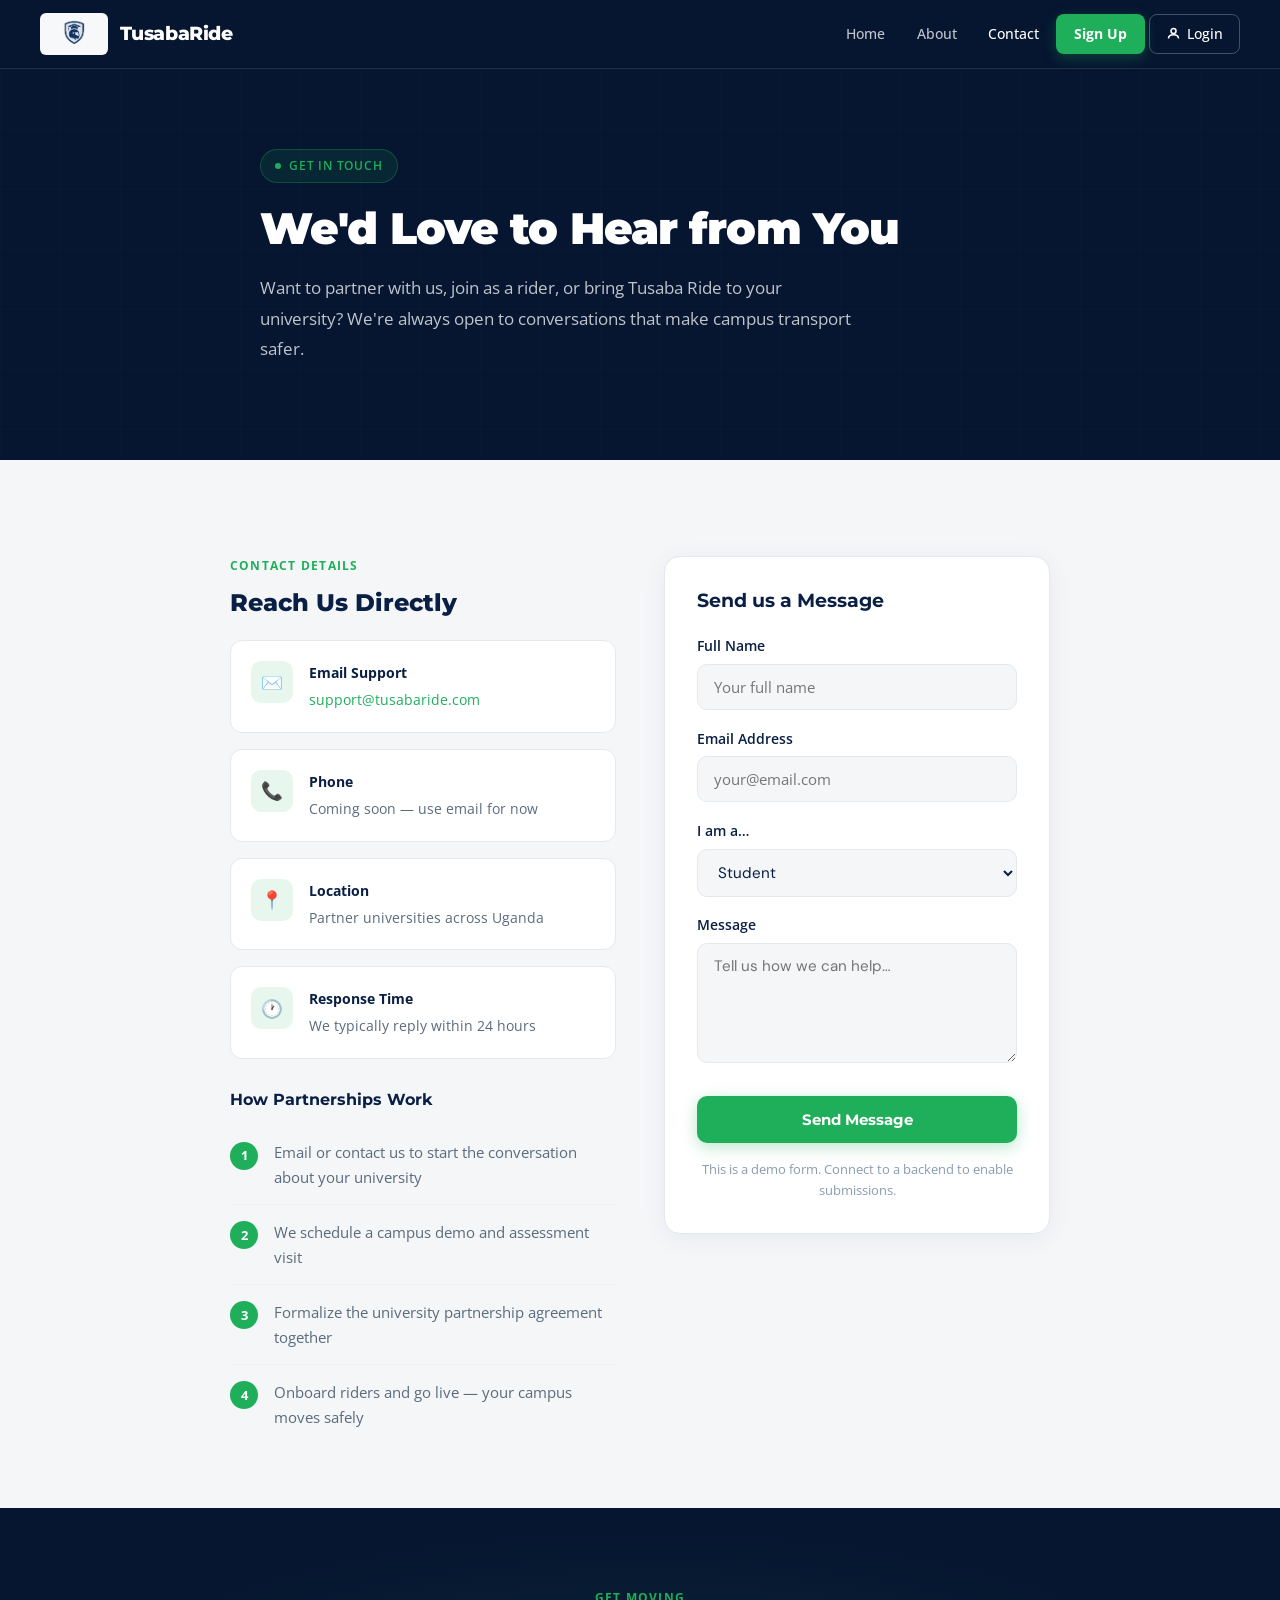
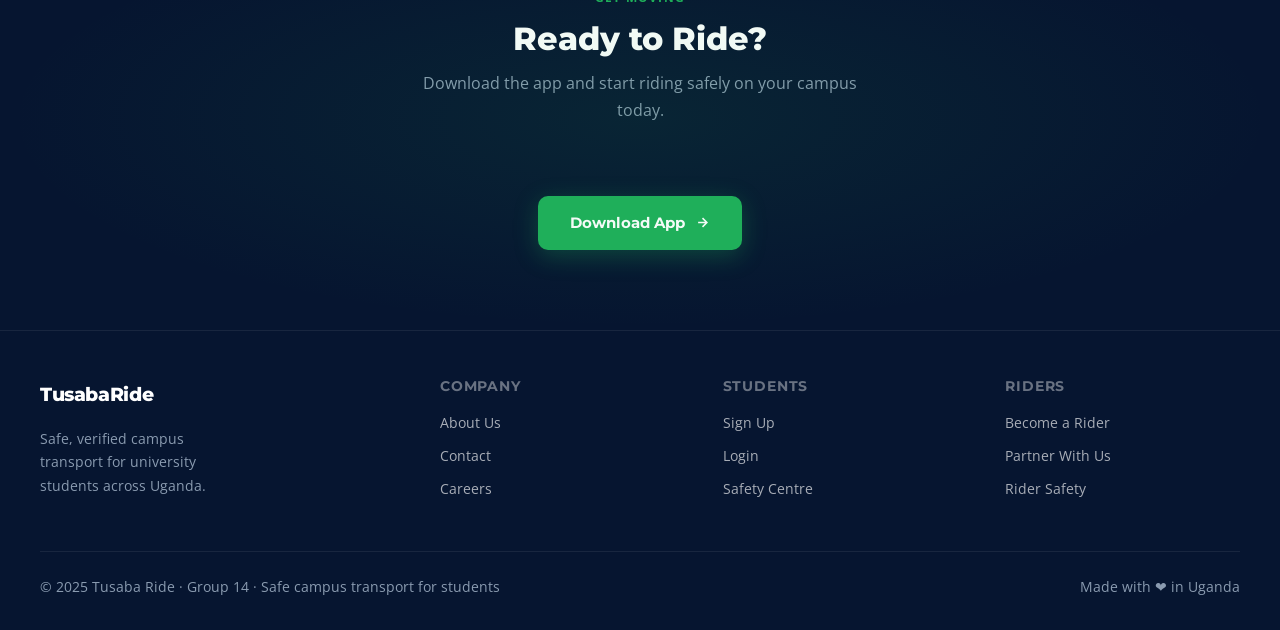
==== contact.html @ 2ddb7ae1 "initial website upload" ====
<!DOCTYPE html>
<html lang="en">
<head>
  <meta charset="UTF-8">
  <meta name="viewport" content="width=device-width, initial-scale=1.0">
  <title>Contact Us | Tusaba Ride</title>
  <link rel="icon" type="image/png" href="assets/images/tusaba-logo.png">
  <link rel="preconnect" href="https://fonts.googleapis.com">
  <link rel="preconnect" href="https://fonts.gstatic.com" crossorigin>
  <link href="https://fonts.googleapis.com/css2?family=DM+Sans:wght@300;400;500;600&family=Montserrat:wght@600;700;800;900&display=swap" rel="stylesheet">
  <link rel="stylesheet" href="styles.css">
</head>
<body>

<header class="header">
  <div class="header-inner">
    <a href="index.html" class="logo-link">
        <img src="assets/tusaba-logo.jpeg" alt="Tusaba Ride" class="logo-img">
    <span class="logo-text">TusabaRide</span>
    </a>
    <nav class="nav-menu">
      <a href="index.html">Home</a>
      <a href="about.html">About</a>
      <a href="contact.html" class="active">Contact</a>
      <a href="signup.html" class="btn-signup">Sign Up</a>
      <a href="login.html" class="btn-login">
        <svg width="15" height="15" viewBox="0 0 24 24" fill="none" stroke="currentColor" stroke-width="2.5">
          <circle cx="12" cy="8" r="4"/><path d="M4 20c0-4 4-6 8-6s8 2 8 6"/>
        </svg>
        Login
      </a>
    </nav>
  </div>
</header>

<main style="flex:1">
  <!-- Page Hero -->
  <section class="page-hero">
    <div class="page-hero-inner">
      <span class="eyebrow">
        <span class="eyebrow-dot"></span>
        Get In Touch
      </span>
      <h1 class="page-title">We'd Love to Hear from You</h1>
      <p class="page-intro">
        Want to partner with us, join as a rider, or bring Tusaba Ride to your university? We're always open to conversations that make campus transport safer.
      </p>
    </div>
  </section>

  <!-- Contact grid -->
  <section class="content-section">
    <div class="container-narrow">
      <div class="contact-grid">
        <!-- Left: info -->
        <div class="contact-info">
          <p style="font-size:0.78rem; font-weight:700; letter-spacing:0.1em; text-transform:uppercase; color:var(--green); margin-bottom:0.75rem">Contact Details</p>
          <h2 class="section-heading-sm" style="margin-bottom:1.5rem">Reach Us Directly</h2>

          <div class="contact-card">
            <div class="contact-icon">✉️</div>
            <div>
              <div class="contact-label">Email Support</div>
              <div class="contact-value"><a href="mailto:support@tusabaride.com">support@tusabaride.com</a></div>
            </div>
          </div>

          <div class="contact-card">
            <div class="contact-icon">📞</div>
            <div>
              <div class="contact-label">Phone</div>
              <div class="contact-value">Coming soon — use email for now</div>
            </div>
          </div>

          <div class="contact-card">
            <div class="contact-icon">📍</div>
            <div>
              <div class="contact-label">Location</div>
              <div class="contact-value">Partner universities across Uganda</div>
            </div>
          </div>

          <div class="contact-card">
            <div class="contact-icon">🕐</div>
            <div>
              <div class="contact-label">Response Time</div>
              <div class="contact-value">We typically reply within 24 hours</div>
            </div>
          </div>

          <!-- Steps -->
          <div style="margin-top:2rem">
            <h3 style="font-size:1rem; font-weight:700; color:var(--navy); margin-bottom:1rem">How Partnerships Work</h3>
            <ol class="steps-list">
              <li>
                <span class="step-badge">1</span>
                <span>Email or contact us to start the conversation about your university</span>
              </li>
              <li>
                <span class="step-badge">2</span>
                <span>We schedule a campus demo and assessment visit</span>
              </li>
              <li>
                <span class="step-badge">3</span>
                <span>Formalize the university partnership agreement together</span>
              </li>
              <li>
                <span class="step-badge">4</span>
                <span>Onboard riders and go live — your campus moves safely</span>
              </li>
            </ol>
          </div>
        </div>

        <!-- Right: form -->
        <div>
          <div class="contact-form-card">
            <h3>Send us a Message</h3>
            <div class="form-group">
              <label>Full Name</label>
              <input type="text" placeholder="Your full name">
            </div>
            <div class="form-group">
              <label>Email Address</label>
              <input type="email" placeholder="your@email.com">
            </div>
            <div class="form-group">
              <label>I am a…</label>
              <select style="width:100%;padding:0.75rem 1rem;border:1.5px solid #e4e8ef;border-radius:10px;font-size:0.95rem;font-family:'DM Sans',sans-serif;background:var(--bg);color:var(--navy)">
                <option>Student</option>
                <option>University Admin</option>
                <option>Prospective Rider</option>
                <option>Investor / Partner</option>
                <option>Other</option>
              </select>
            </div>
            <div class="form-group">
              <label>Message</label>
              <textarea placeholder="Tell us how we can help…"
                style="width:100%;padding:0.75rem 1rem;border:1.5px solid #e4e8ef;border-radius:10px;font-size:0.95rem;font-family:'DM Sans',sans-serif;background:var(--bg);resize:vertical;min-height:120px;color:var(--navy)"></textarea>
            </div>
            <button class="cta-button btn-full" onclick="this.textContent='Message Sent ✓';this.style.background='#0f2a58';setTimeout(()=>{this.textContent='Send Message';this.style.background=''},3000)">
              Send Message
            </button>
            <p style="font-size:0.8rem;color:#8a9bb0;text-align:center;margin-top:1rem">This is a demo form. Connect to a backend to enable submissions.</p>
          </div>
        </div>
      </div>
    </div>
  </section>

  <!-- CTA -->
  <section class="section-cta">
    <p class="section-label">Get Moving</p>
    <h2 class="section-title-lg">Ready to Ride?</h2>
    <p class="section-subtitle">Download the app and start riding safely on your campus today.</p>
    <a href="index.html" class="cta-primary" style="margin:1.5rem auto 0">
      Download App
      <svg width="15" height="15" fill="none" viewBox="0 0 24 24" stroke="currentColor" stroke-width="2.5"><path d="M5 12h14M12 5l7 7-7 7"/></svg>
    </a>
  </section>
</main>

<footer class="footer">
  <div class="footer-inner">
    <div class="footer-brand">
      <a href="index.html" class="logo-link" style="margin-bottom:1rem">
        <img src="assets/images/tusaba-logo.png" alt="Tusaba Ride" class="logo-img" style="height:36px"
             onerror="this.style.display='none';this.nextElementSibling.style.display='inline'">
        <span class="logo-text" style="display:none">TusabaRide</span>
      </a>
      <p class="footer-tagline">Safe, verified campus transport for university students across Uganda.</p>
    </div>
    <div class="footer-col">
      <h4>Company</h4>
      <a href="about.html">About Us</a>
      <a href="contact.html">Contact</a>
      <a href="#">Careers</a>
    </div>
    <div class="footer-col">
      <h4>Students</h4>
      <a href="signup.html">Sign Up</a>
      <a href="login.html">Login</a>
      <a href="#">Safety Centre</a>
    </div>
    <div class="footer-col">
      <h4>Riders</h4>
      <a href="signup.html">Become a Rider</a>
      <a href="contact.html">Partner With Us</a>
      <a href="#">Rider Safety</a>
    </div>
  </div>
  <div class="footer-bottom">
    <span>&copy; 2025 Tusaba Ride · Group 14 · Safe campus transport for students</span>
    <span>Made with ❤ in Uganda</span>
  </div>
</footer>

</body>
</html>
---- styles.css ----
/* ================================================================
   Tusaba Ride — Polished Design System
   Brand: #0A1F44 (navy) | #1FAF5A (green) | #F4F6F8 (bg)
   Fonts: Montserrat (headings) | Open Sans (body)
================================================================ */

@import url('https://fonts.googleapis.com/css2?family=Montserrat:wght@600;700;800;900&family=Open+Sans:wght@400;500;600&display=swap');

:root {
  --navy:        #0A1F44;
  --navy-deep:   #061530;
  --navy-mid:    #0f2a58;
  --green:       #1FAF5A;
  --green-light: #25d46e;
  --green-glow:  rgba(31,175,90,0.3);
  --bg:          #F4F6F8;
  --white:       #ffffff;
  --text-muted:  #8a9bb0;
  --border:      rgba(255,255,255,0.1);
  --card-bg:     rgba(255,255,255,0.04);
}

*, *::before, *::after { margin:0; padding:0; box-sizing:border-box; }

html { scroll-behavior: smooth; }

body {
  font-family: 'Open Sans', sans-serif;
  background: var(--bg);
  color: var(--navy);
  line-height: 1.65;
  min-height: 100vh;
  display: flex;
  flex-direction: column;
}

/* ── TYPOGRAPHY ─────────────────────────────────────────── */
h1,h2,h3,h4 { font-family: 'Montserrat', sans-serif; line-height: 1.15; }

/* ── HEADER ─────────────────────────────────────────────── */
.header {
  background: var(--navy-deep);
  padding: 0 2.5rem;
  position: sticky; top:0; z-index:200;
  border-bottom: 1px solid var(--border);
  backdrop-filter: blur(12px);
}

.header-inner {
  max-width: 1200px; margin: 0 auto;
  height: 68px;
  display: flex; align-items: center; justify-content: space-between;
}

.logo-link { display:flex; align-items:center; gap:0.75rem; text-decoration:none; }

.logo-img {
    height: 42px;
    width: auto;
    filter: none;
    border-radius: 6px;
    filter: drop-shadow(0 0 0px transparent);
    mix-blend-mode: screen;
}

.logo-text {
  font-family: 'Montserrat', sans-serif;
  font-weight: 800; font-size: 1.2rem;
  color: var(--white); letter-spacing:-0.02em;
}

.nav-menu { display:flex; align-items:center; gap:0.25rem; }

.nav-menu a {
  color: rgba(255,255,255,0.75);
  text-decoration: none;
  font-weight: 500; font-size: 0.9rem;
  padding: 0.5rem 0.85rem;
  border-radius: 8px;
  transition: color 0.2s, background 0.2s;
}

.nav-menu a:hover { color: var(--white); background: rgba(255,255,255,0.07); }
.nav-menu a.active { color: var(--white); }

.btn-login {
  display: inline-flex; align-items:center; gap:0.4rem;
  border: 1px solid rgba(255,255,255,0.25) !important;
  border-radius: 8px !important;
  padding: 0.45rem 1rem !important;
  background: transparent !important;
  color: var(--white) !important;
  font-size: 0.88rem !important;
  transition: border-color 0.2s, background 0.2s !important;
}
.btn-login:hover { border-color: var(--green) !important; background: var(--green-glow) !important; color: var(--white) !important; }

.btn-signup {
  background: var(--green) !important;
  color: var(--white) !important;
  border-radius: 8px !important;
  padding: 0.5rem 1.1rem !important;
  font-weight: 700 !important;
  font-size: 0.88rem !important;
  transition: background 0.2s, transform 0.15s !important;
  border: none !important;
  box-shadow: 0 4px 14px var(--green-glow);
}
.btn-signup:hover { background: var(--green-light) !important; transform: translateY(-1px); }

/* ── HERO ────────────────────────────────────────────────── */
.hero-dark {
  background: var(--navy-deep);
  position: relative; overflow: hidden;
  flex: 1;
}

/* Subtle grid overlay */
.hero-dark::before {
  content:'';
  position:absolute; inset:0;
  background-image:
    linear-gradient(rgba(31,175,90,0.04) 1px, transparent 1px),
    linear-gradient(90deg, rgba(31,175,90,0.04) 1px, transparent 1px);
  background-size: 60px 60px;
  pointer-events:none;
}

/* Radial glow behind text */
.hero-dark::after {
  content:'';
  position:absolute;
  top:-20%; left:-10%;
  width: 60%; height: 140%;
  background: radial-gradient(ellipse, rgba(31,175,90,0.08) 0%, transparent 65%);
  pointer-events:none;
}

.hero-inner {
  max-width: 1200px; margin: 0 auto;
  padding: 5rem 2.5rem 5.5rem;
  display: grid;
  grid-template-columns: 1fr 1fr;
  gap: 4rem; align-items: center;
  position: relative; z-index:1;
}

/* Staggered fade-in on load */
.hero-content > * { opacity:0; animation: fadeUp 0.7s ease forwards; }
.hero-content > *:nth-child(1) { animation-delay:0.1s; }
.hero-content > *:nth-child(2) { animation-delay:0.25s; }
.hero-content > *:nth-child(3) { animation-delay:0.4s; }
.hero-content > *:nth-child(4) { animation-delay:0.55s; }

@keyframes fadeUp {
  from { opacity:0; transform:translateY(22px); }
  to   { opacity:1; transform:translateY(0); }
}

.eyebrow {
  display: inline-flex; align-items:center; gap:0.5rem;
  background: rgba(31,175,90,0.12);
  border: 1px solid rgba(31,175,90,0.3);
  border-radius: 100px;
  padding: 0.35rem 0.9rem;
  font-size: 0.78rem; font-weight:600;
  color: var(--green); letter-spacing:0.06em; text-transform:uppercase;
  margin-bottom: 1.25rem;
}
.eyebrow-dot { width:6px; height:6px; border-radius:50%; background:var(--green); animation: pulse 2s infinite; }
@keyframes pulse { 0%,100%{opacity:1;} 50%{opacity:0.3;} }

.uvp-headline {
  font-size: 2.6rem; font-weight:900;
  color: var(--white); margin-bottom: 1rem;
  letter-spacing: -0.02em;
}
.uvp-headline .hl { color: var(--green); }

.tagline {
  font-size: 0.95rem; color: var(--text-muted);
  margin-bottom: 1.25rem; letter-spacing:0.04em;
}

.supporting-text {
  font-size: 1rem; color: rgba(255,255,255,0.72);
  max-width: 44ch; line-height:1.75; margin-bottom: 2rem;
}

/* CTA group */
.cta-group { display:flex; flex-direction:column; gap:1.25rem; }

.cta-primary {
  display: inline-flex; align-items:center; gap:0.6rem;
  background: var(--green);
  color: var(--white);
  padding: 0.9rem 2rem;
  font-family: 'Montserrat', sans-serif;
  font-weight: 700; font-size: 0.95rem;
  border-radius: 10px; text-decoration:none;
  box-shadow: 0 6px 24px var(--green-glow);
  transition: background 0.2s, transform 0.15s, box-shadow 0.2s;
  width: fit-content;
}
.cta-primary:hover { background: var(--green-light); transform:translateY(-2px); box-shadow: 0 10px 32px var(--green-glow); }

.cta-divider {
  display:flex; align-items:center; gap:0.75rem;
  font-size:0.82rem; color: var(--text-muted);
}
.cta-divider::before, .cta-divider::after {
  content:''; flex:1; height:1px; background:rgba(255,255,255,0.1);
}

.app-badges { display:flex; gap:0.75rem; flex-wrap:wrap; }

.app-badge {
  display: inline-flex; align-items:center; gap:0.5rem;
  padding: 0.6rem 1.1rem;
  background: rgba(255,255,255,0.06);
  border: 1px solid rgba(255,255,255,0.15);
  border-radius: 10px; text-decoration:none;
  color: var(--white); font-size: 0.82rem; font-weight:500;
  transition: background 0.2s, border-color 0.2s;
}
.app-badge:hover { background: rgba(255,255,255,0.12); border-color: rgba(255,255,255,0.3); }
.app-badge svg { flex-shrink:0; }

/* Hero image */
.hero-image-wrap {
  display:flex; justify-content:center; align-items:center;
  opacity:0; animation: fadeIn 0.9s ease 0.3s forwards;
}
@keyframes fadeIn { to { opacity:1; } }

.hero-img-card {
  position:relative; border-radius: 20px; overflow:hidden;
  border: 1px solid rgba(255,255,255,0.1);
  box-shadow: 0 30px 80px rgba(0,0,0,0.5), 0 0 0 1px rgba(31,175,90,0.1);
  width:100%; max-width: 500px;
}
.hero-img-card img { width:100%; height:420px; object-fit:cover; display:block; }

/* Green shimmer overlay on image */
.hero-img-card::after {
  content:'';
  position:absolute; inset:0;
  background: linear-gradient(135deg, transparent 55%, rgba(31,175,90,0.18) 100%);
  pointer-events:none;
}

/* Stats bar */
.stats-bar {
  position: absolute; bottom:0; left:0; right:0;
  background: rgba(6,21,48,0.85);
  backdrop-filter: blur(12px);
  border-top: 1px solid rgba(255,255,255,0.08);
  padding: 1rem 1.5rem;
  display:flex; justify-content:space-around;
}
.stat { text-align:center; }
.stat-num { font-family:'Montserrat',sans-serif; font-weight:800; font-size:1.2rem; color:var(--green); display:block; }
.stat-label { font-size:0.72rem; color:var(--text-muted); letter-spacing:0.05em; text-transform:uppercase; }

/* ── FEATURES SECTION ───────────────────────────────────── */
.features-section {
  background: var(--navy-deep);
  padding: 5rem 2.5rem;
  border-top: 1px solid rgba(255,255,255,0.05);
  border-bottom: 1px solid rgba(255,255,255,0.05);
}

.section-label {
  text-align:center;
  font-size:0.78rem; font-weight:700; letter-spacing:0.1em;
  text-transform:uppercase; color:var(--green);
  margin-bottom:0.75rem;
}

.section-title-lg {
  font-size: 2rem; font-weight:800;
  text-align:center; margin-bottom:0.75rem;
  color: var(--white);
}

.section-subtitle {
  text-align:center; max-width:52ch; margin: 0 auto 3rem;
  color: var(--text-muted); font-size:1rem; line-height:1.7;
}

.features-grid {
  max-width:1100px; margin:0 auto;
  display:grid; grid-template-columns: repeat(3,1fr); gap:1.5rem;
}

.feature-card {
  background: var(--card-bg);
  border: 1px solid rgba(255,255,255,0.07);
  border-radius: 16px; padding: 1.75rem;
  transition: transform 0.2s, border-color 0.2s, background 0.2s;
  position:relative; overflow:hidden;
}
.feature-card:hover {
  transform: translateY(-4px);
  border-color: rgba(31,175,90,0.3);
  background: rgba(31,175,90,0.04);
}

.feature-icon {
  width:48px; height:48px; border-radius:12px;
  background: rgba(31,175,90,0.12);
  display:flex; align-items:center; justify-content:center;
  margin-bottom:1.25rem; font-size:1.4rem;
}

.feature-title {
  font-size:1rem; font-weight:700; color:var(--white); margin-bottom:0.5rem;
}
.feature-text { font-size:0.9rem; color:var(--text-muted); line-height:1.65; }

/* ── HOW IT WORKS ────────────────────────────────────────── */
.how-section {
  background: var(--bg);
  padding: 5rem 2.5rem;
}

.how-inner { max-width:1100px; margin:0 auto; }

.how-steps {
  display:grid; grid-template-columns: repeat(3,1fr);
  gap:2rem; margin-top:3rem; position:relative;
}

.how-steps::before {
  content:'';
  position:absolute; top:28px; left:16.66%; right:16.66%;
  height:2px;
  background: linear-gradient(90deg, var(--green), rgba(31,175,90,0.2));
}

.step { text-align:center; padding: 0 1rem; }

.step-num {
  width:56px; height:56px; border-radius:50%;
  background: var(--navy); color:var(--white);
  font-family:'Montserrat',sans-serif; font-weight:800; font-size:1.1rem;
  display:flex; align-items:center; justify-content:center;
  margin: 0 auto 1.25rem;
  border: 3px solid var(--green);
  box-shadow: 0 0 0 6px rgba(31,175,90,0.12);
}

.step-title { font-size:1rem; font-weight:700; color:var(--navy); margin-bottom:0.5rem; }
.step-text { font-size:0.9rem; color:#5a6b7d; line-height:1.65; }

/* ── SECTION LIGHT (Safety/CTA) ─────────────────────────── */
.section-light {
  background: var(--bg);
  padding: 5rem 2.5rem;
}
.section-cta {
  background: var(--navy-deep);
  padding: 5rem 2.5rem;
  text-align:center; position:relative; overflow:hidden;
}
.section-cta::before {
  content:'';
  position:absolute; inset:0;
  background: radial-gradient(ellipse at 50% 50%, rgba(31,175,90,0.1) 0%, transparent 70%);
  pointer-events:none;
}
.section-cta .cta-primary { margin: 1.5rem auto 0; }

/* ── ABOUT PAGE ──────────────────────────────────────────── */
.page-hero {
  background: var(--navy-deep);
  padding: 5rem 2.5rem 4rem;
  position:relative; overflow:hidden;
}
.page-hero::before {
  content:'';
  position:absolute; inset:0;
  background-image:
    linear-gradient(rgba(31,175,90,0.03) 1px, transparent 1px),
    linear-gradient(90deg, rgba(31,175,90,0.03) 1px, transparent 1px);
  background-size: 60px 60px;
}
.page-hero-inner { max-width:760px; margin:0 auto; position:relative; z-index:1; }

.page-hero .eyebrow { margin-bottom:1.25rem; }

.page-title {
  font-size: 2.75rem; font-weight:900; color:var(--white);
  margin-bottom:1.25rem; letter-spacing:-0.02em;
}
.page-intro {
  font-size:1.05rem; line-height:1.8;
  color:rgba(255,255,255,0.75); max-width:60ch;
  margin-bottom: 2rem;
}

/* Content sections */
.content-section { padding: 4rem 2.5rem; background: var(--bg); }
.content-section.alt { background: var(--white); }

.container-narrow { max-width: 820px; margin: 0 auto; }
.text-center { text-align:center; }

.section-heading-sm {
  font-size:1.5rem; font-weight:800; color:var(--navy); margin-bottom:0.75rem;
}
.section-body {
  font-size:1rem; color:#5a6b7d; line-height:1.75;
}

/* Values */
.values-grid {
  display:grid; grid-template-columns:repeat(auto-fit, minmax(220px, 1fr));
  gap:1.25rem; margin-top:2rem;
}
.value-card {
  padding:1.5rem; border-radius:14px;
  background: var(--white); border: 1px solid #e4e8ef;
  border-top: 3px solid var(--green);
  transition: transform 0.2s, box-shadow 0.2s;
}
.value-card:hover { transform:translateY(-3px); box-shadow:0 8px 28px rgba(10,31,68,0.1); }
.value-title { font-size:1rem; font-weight:700; color:var(--navy); margin-bottom:0.5rem; }
.value-text { font-size:0.9rem; color:#5a6b7d; line-height:1.65; }

/* Riders community banner */
.riders-banner {
  background: var(--navy);
  padding: 3rem 2.5rem;
  border-radius:20px; margin-top:2rem;
  display:flex; align-items:center; gap:2rem;
  position:relative; overflow:hidden;
}
.riders-banner::before {
  content:'';
  position:absolute; right:-60px; top:-60px;
  width:240px; height:240px; border-radius:50%;
  background: radial-gradient(circle, rgba(31,175,90,0.15) 0%, transparent 70%);
}
.riders-text h3 { font-size:1.3rem; color:var(--white); margin-bottom:0.5rem; }
.riders-text p { color:var(--text-muted); font-size:0.95rem; line-height:1.65; }

/* ── CONTACT PAGE ────────────────────────────────────────── */
.contact-grid {
  display:grid; grid-template-columns:1fr 1fr; gap:3rem;
  margin-top:2rem; align-items:start;
}

.contact-info { }

.contact-card {
  display:flex; align-items:flex-start; gap:1rem;
  padding:1.25rem; border-radius:12px;
  background: var(--white); border:1px solid #e4e8ef;
  margin-bottom:1rem;
  transition: box-shadow 0.2s;
}
.contact-card:hover { box-shadow: 0 6px 20px rgba(10,31,68,0.08); }

.contact-icon {
  width:42px; height:42px; border-radius:10px;
  background: rgba(31,175,90,0.1);
  display:flex; align-items:center; justify-content:center;
  flex-shrink:0; font-size:1.1rem;
}
.contact-label { font-weight:700; font-size:0.9rem; color:var(--navy); margin-bottom:0.2rem; }
.contact-value { font-size:0.9rem; color:#5a6b7d; }
.contact-value a { color:var(--green); text-decoration:none; }
.contact-value a:hover { text-decoration:underline; }

/* Contact form card */
.contact-form-card {
  background:var(--white); border:1px solid #e4e8ef;
  border-radius:16px; padding:2rem;
  box-shadow: 0 4px 24px rgba(10,31,68,0.06);
}
.contact-form-card h3 { font-size:1.2rem; color:var(--navy); margin-bottom:1.5rem; }

/* Steps list */
.steps-list { list-style:none; padding:0; }
.steps-list li {
  display:flex; gap:1rem; align-items:flex-start;
  padding: 0.9rem 0; border-bottom:1px solid #f0f0f0;
  font-size:0.95rem; color:#5a6b7d;
}
.steps-list li:last-child { border-bottom:none; }
.step-badge {
  min-width:28px; height:28px; border-radius:50%;
  background:var(--green); color:var(--white);
  font-weight:700; font-size:0.8rem;
  display:flex; align-items:center; justify-content:center;
  flex-shrink:0; margin-top:0.1rem;
}

/* ── AUTH PAGES ──────────────────────────────────────────── */
.auth-page { flex:1; }

.auth-split {
  display:grid; grid-template-columns:1fr 1fr; min-height:calc(100vh - 68px);
}

.auth-panel-left {
  background: var(--navy-deep);
  padding: 4rem 3rem;
  display:flex; flex-direction:column; justify-content:center;
  position:relative; overflow:hidden;
}
.auth-panel-left::before {
  content:'';
  position:absolute; inset:0;
  background-image:
    linear-gradient(rgba(31,175,90,0.04) 1px, transparent 1px),
    linear-gradient(90deg, rgba(31,175,90,0.04) 1px, transparent 1px);
  background-size: 50px 50px;
}
.auth-panel-right {
  background: var(--bg);
  padding: 4rem 3rem;
  display:flex; flex-direction:column; justify-content:center;
}

.auth-left-content { position:relative; z-index:1; max-width:380px; }
.auth-left-content .eyebrow { margin-bottom:1.25rem; }
.auth-title { font-size:2.2rem; font-weight:900; color:var(--white); margin-bottom:1rem; letter-spacing:-0.02em; }
.auth-tagline { font-size:0.95rem; color:var(--text-muted); line-height:1.75; margin-bottom:2rem; }

.auth-features { list-style:none; padding:0; display:flex; flex-direction:column; gap:0.75rem; }
.auth-features li {
  display:flex; align-items:center; gap:0.75rem;
  font-size:0.9rem; color:rgba(255,255,255,0.8);
}
.auth-features li::before {
  content:'✓';
  width:22px; height:22px; border-radius:50%;
  background: rgba(31,175,90,0.2); color:var(--green);
  display:flex; align-items:center; justify-content:center;
  font-size:0.75rem; font-weight:700; flex-shrink:0;
}

/* Form container */
.auth-container {
  background: var(--white);
  border-radius:16px; padding:2rem;
  box-shadow: 0 4px 32px rgba(10,31,68,0.08);
  max-width:440px; width:100%;
}

.auth-toggle {
  display:flex; gap:0.5rem;
  background: var(--bg); border-radius:10px; padding:4px;
  margin-bottom:1.75rem;
}
.auth-toggle a {
  flex:1; text-align:center; text-decoration:none;
  padding:0.55rem 1rem; border-radius:8px;
  font-weight:600; font-size:0.88rem;
  color: #5a6b7d; transition:all 0.2s;
}
.auth-toggle a.active {
  background: var(--white); color:var(--navy);
  box-shadow: 0 2px 8px rgba(10,31,68,0.12);
}

.role-tabs {
  display:flex; gap:0.5rem; margin-bottom:1.75rem;
}
.role-tab {
  flex:1; padding:0.65rem 1rem;
  border: 1.5px solid #e4e8ef;
  background: transparent; color:#5a6b7d;
  font-family:'Montserrat',sans-serif; font-weight:700; font-size:0.82rem;
  border-radius:8px; cursor:pointer; transition:all 0.2s;
}
.role-tab:hover { border-color:var(--green); color:var(--navy); }
.role-tab.active { border-color:var(--green); background:var(--green); color:var(--white); }

.auth-form { display:none; }
.auth-form.active { display:block; }

.form-heading { font-size:1.1rem; font-weight:800; color:var(--navy); margin-bottom:0.25rem; }
.form-hint { font-size:0.85rem; color:#5a6b7d; margin-bottom:1.5rem; }

.form-group { margin-bottom:1.1rem; }
.form-group label { display:block; font-weight:600; font-size:0.85rem; color:var(--navy); margin-bottom:0.4rem; }
.form-group input {
  width:100%; padding:0.75rem 1rem;
  border: 1.5px solid #e4e8ef; border-radius:10px;
  font-size:0.95rem; font-family:'Open Sans',sans-serif;
  transition: border-color 0.2s, box-shadow 0.2s;
  background: var(--bg);
}
.form-group input:focus {
  outline:none; border-color:var(--green);
  box-shadow: 0 0 0 3px rgba(31,175,90,0.15);
  background:var(--white);
}

.form-note { font-size:0.82rem; color:#5a6b7d; margin:0.75rem 0 1rem; line-height:1.55; }

.cta-button, .btn-form {
  display:inline-flex; align-items:center; justify-content:center; gap:0.5rem;
  background: var(--green); color:var(--white) !important;
  padding: 0.875rem 1.75rem;
  font-family:'Montserrat',sans-serif; font-weight:700; font-size:0.95rem;
  text-decoration:none; border-radius:10px; border:none; cursor:pointer;
  box-shadow: 0 4px 16px var(--green-glow);
  transition: background 0.2s, transform 0.15s;
}
.cta-button:hover, .btn-form:hover { background:var(--green-light); transform:translateY(-2px); }
.btn-full { width:100%; margin-top:0.5rem; }

/* ── FOOTER ──────────────────────────────────────────────── */
.footer {
  background: var(--navy-deep);
  border-top: 1px solid rgba(255,255,255,0.07);
  color: var(--white);
  padding: 3rem 2.5rem 2rem;
}

.footer-inner {
  max-width:1200px; margin:0 auto;
  display:grid; grid-template-columns:1.5fr 1fr 1fr 1fr;
  gap:3rem; margin-bottom:2.5rem;
}

.footer-brand .logo-link { margin-bottom:1rem; display:inline-flex; }
.footer-tagline { font-size:0.9rem; color:var(--text-muted); line-height:1.65; max-width:26ch; }
.footer-col h4 { font-size:0.85rem; font-weight:700; letter-spacing:0.06em; text-transform:uppercase; color:rgba(255,255,255,0.4); margin-bottom:1rem; }
.footer-col a { display:block; font-size:0.9rem; color:rgba(255,255,255,0.65); text-decoration:none; margin-bottom:0.6rem; transition:color 0.2s; }
.footer-col a:hover { color:var(--green); }

.footer-bottom {
  border-top:1px solid rgba(255,255,255,0.07);
  padding-top:1.5rem;
  display:flex; justify-content:space-between; align-items:center;
  font-size:0.85rem; color:var(--text-muted);
}

/* ── RESPONSIVE ──────────────────────────────────────────── */
@media(max-width:1024px) {
  .features-grid { grid-template-columns:repeat(2,1fr); }
  .footer-inner { grid-template-columns:1fr 1fr; }
}

@media(max-width:768px) {
  .header { padding:0 1.25rem; }
  .nav-menu { gap:0; }
  .nav-menu a { padding:0.45rem 0.6rem; font-size:0.82rem; }

  .hero-inner { grid-template-columns:1fr; padding:3rem 1.5rem 4rem; gap:2.5rem; }
  .hero-image-wrap { order:-1; }
  .hero-img-card img { height:280px; }
  .uvp-headline { font-size:1.9rem; }

  .features-grid { grid-template-columns:1fr; }
  .how-steps { grid-template-columns:1fr; }
  .how-steps::before { display:none; }

  .page-title { font-size:2rem; }
  .contact-grid { grid-template-columns:1fr; }

  .auth-split { grid-template-columns:1fr; }
  .auth-panel-left { display:none; }
  .auth-panel-right { padding:2.5rem 1.5rem; }

  .footer-inner { grid-template-columns:1fr 1fr; gap:2rem; }
  .footer-bottom { flex-direction:column; gap:0.5rem; text-align:center; }
}

@media(max-width:480px) {
  .footer-inner { grid-template-columns:1fr; }
  .app-badges { flex-direction:column; }
}
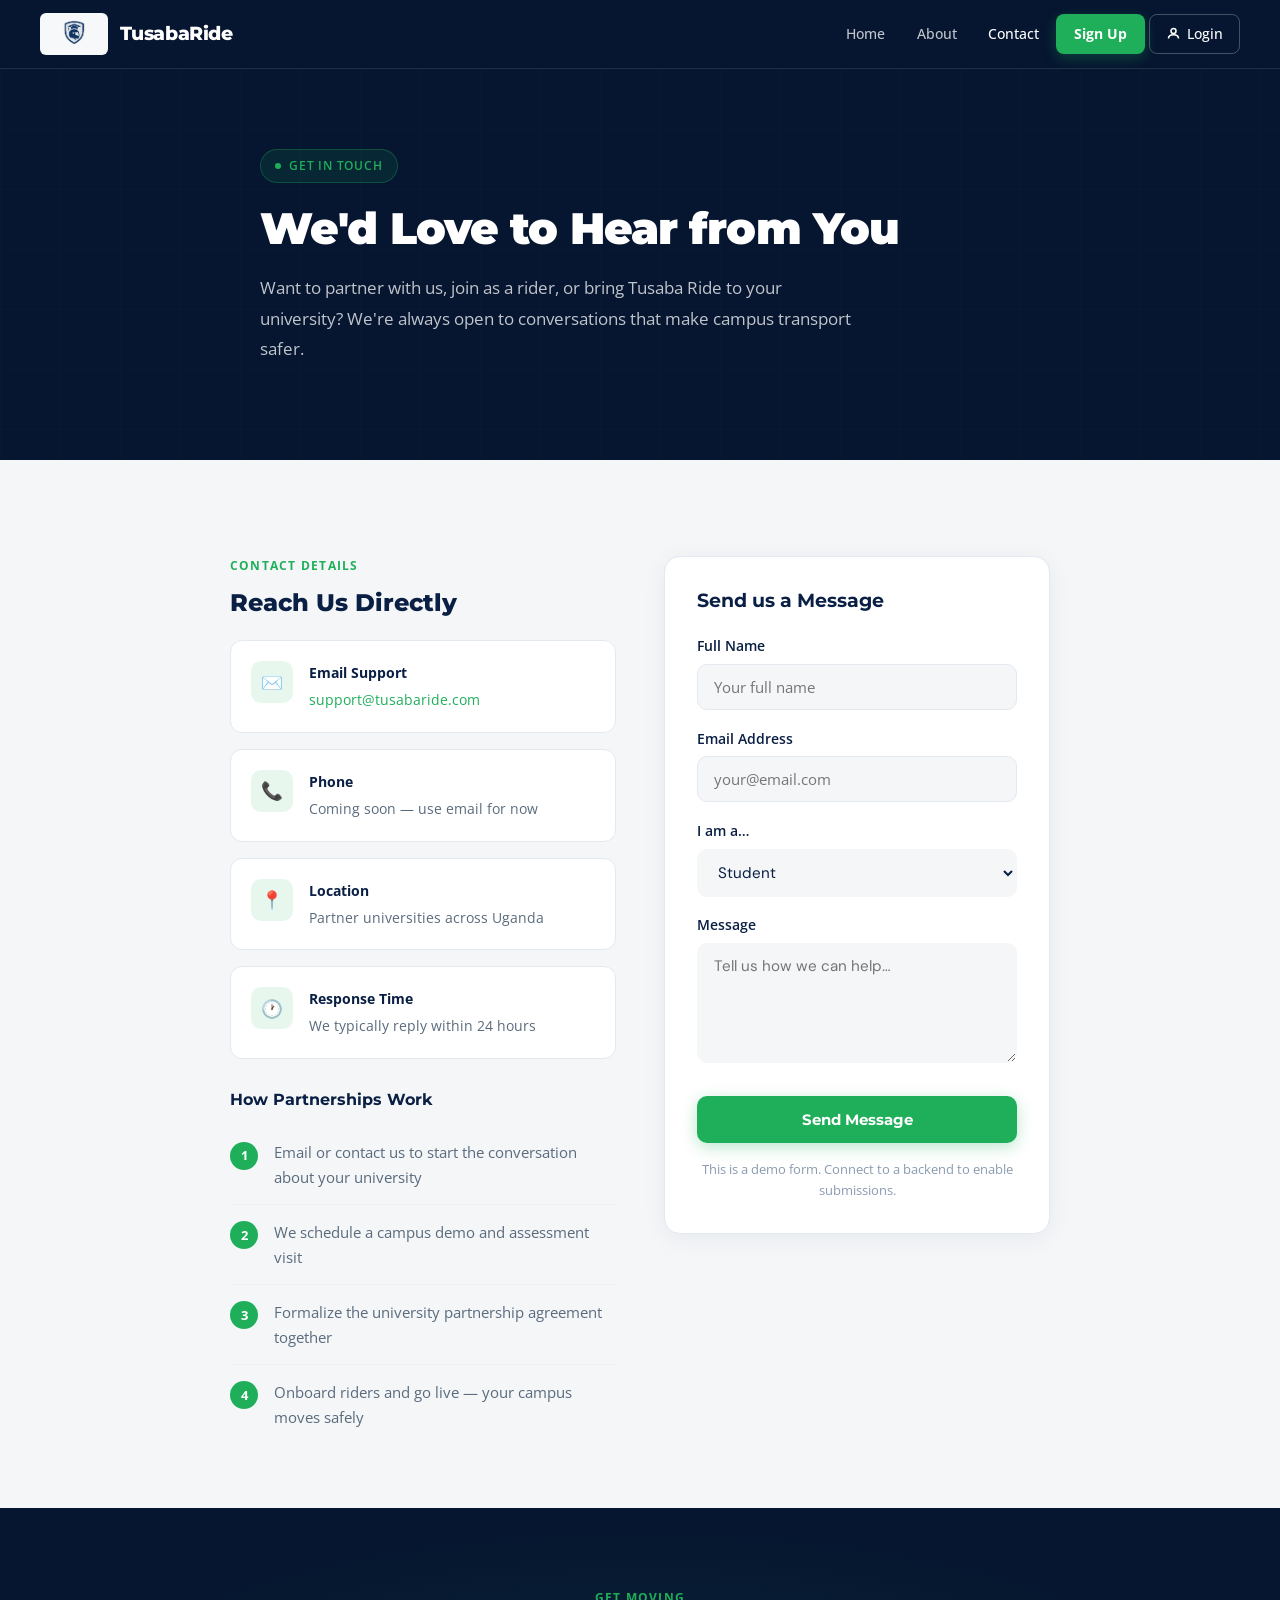
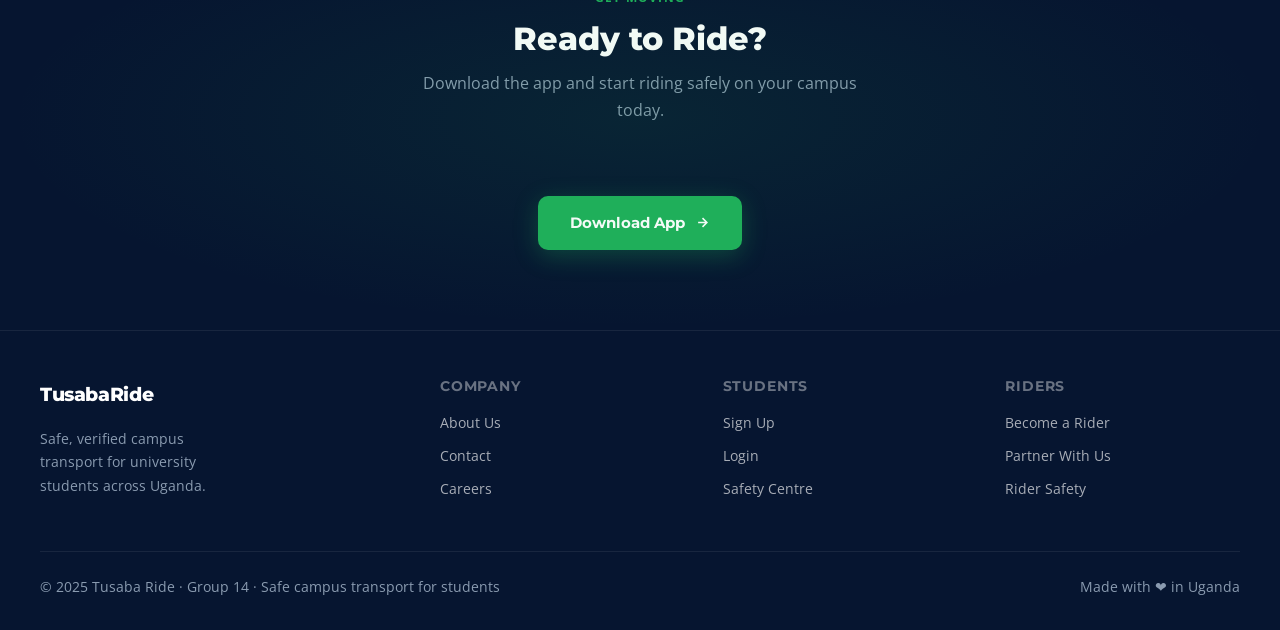
==== commit e2eb1919: "color palette change to light gray" ====
--- a/contact.html
+++ b/contact.html
@@ -127,7 +127,7 @@
             </div>
             <div class="form-group">
               <label>I am a…</label>
-              <select style="width:100%;padding:0.75rem 1rem;border:1.5px solid #e4e8ef;border-radius:10px;font-size:0.95rem;font-family:'DM Sans',sans-serif;background:var(--bg);color:var(--navy)">
+              <select style="width:100%;padding:0.75rem 1rem;border:1.5px solid #f4f6f8;border-radius:10px;font-size:0.95rem;font-family:'DM Sans',sans-serif;background:var(--bg);color:var(--navy)">
                 <option>Student</option>
                 <option>University Admin</option>
                 <option>Prospective Rider</option>
@@ -138,7 +138,7 @@
             <div class="form-group">
               <label>Message</label>
               <textarea placeholder="Tell us how we can help…"
-                style="width:100%;padding:0.75rem 1rem;border:1.5px solid #e4e8ef;border-radius:10px;font-size:0.95rem;font-family:'DM Sans',sans-serif;background:var(--bg);resize:vertical;min-height:120px;color:var(--navy)"></textarea>
+                style="width:100%;padding:0.75rem 1rem;border:1.5px solid #f4f6f8;border-radius:10px;font-size:0.95rem;font-family:'DM Sans',sans-serif;background:var(--bg);resize:vertical;min-height:120px;color:var(--navy)"></textarea>
             </div>
             <button class="cta-button btn-full" onclick="this.textContent='Message Sent ✓';this.style.background='#0f2a58';setTimeout(()=>{this.textContent='Send Message';this.style.background=''},3000)">
               Send Message
